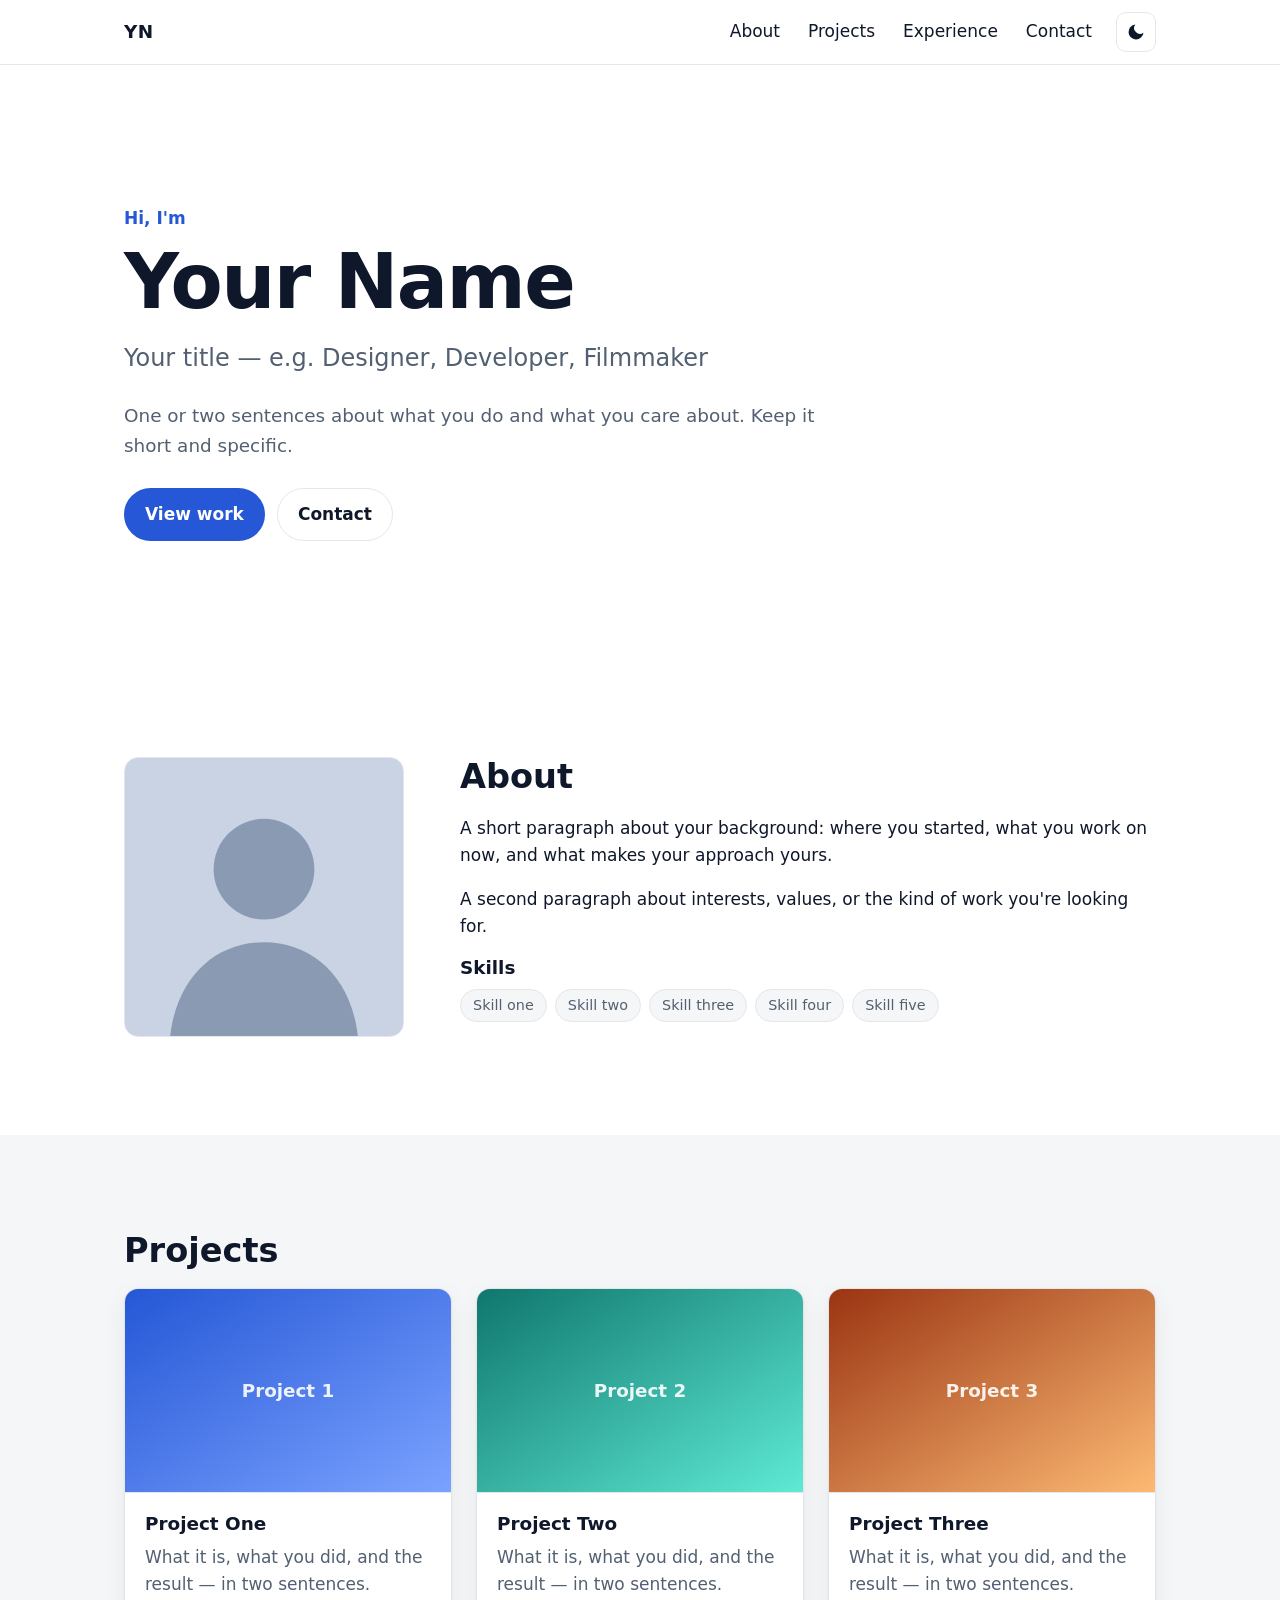
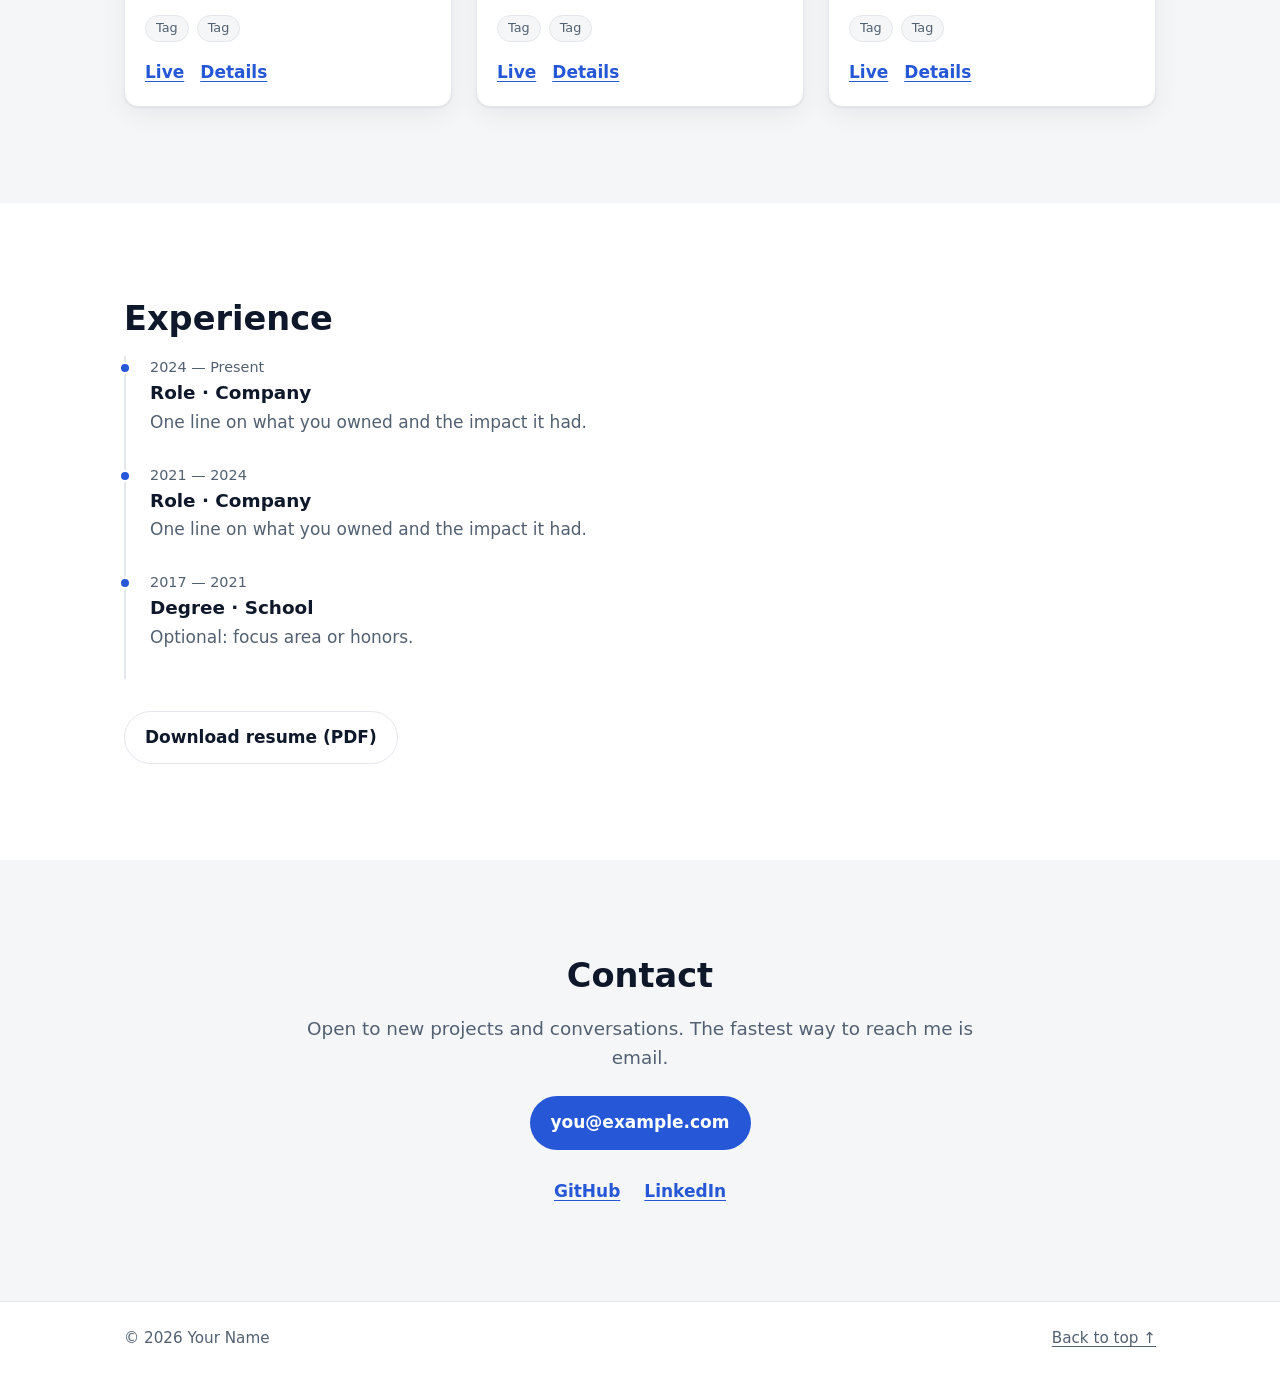
==== index.html @ c4a6e326 "Initial portfolio site Co-Authored-By: Claude Opus 5.5 <noreply@anthropic.com>" ====
<!doctype html>
<html lang="en">
<head>
  <meta charset="utf-8">
  <meta name="viewport" content="width=device-width, initial-scale=1">
  <title>Your Name — Portfolio</title>
  <meta name="description" content="Portfolio of Your Name: selected projects, experience and contact details.">
  <meta property="og:title" content="Your Name — Portfolio">
  <meta property="og:description" content="Selected projects, experience and contact details.">
  <meta property="og:type" content="website">
  <meta property="og:image" content="assets/img/og-image.svg">
  <meta name="theme-color" content="#0f172a">
  <link rel="icon" href="favicon.svg" type="image/svg+xml">
  <link rel="stylesheet" href="styles.css">
  <!-- Apply saved theme before paint to avoid a flash -->
  <script>
    try { var t = localStorage.getItem('theme'); if (t) document.documentElement.dataset.theme = t; } catch (e) {}
  </script>
  <script src="script.js" defer></script>
</head>
<body>
  <a class="skip-link" href="#main">Skip to content</a>

  <header class="site-header">
    <div class="container header-inner">
      <a class="logo" href="#top" aria-label="Home">YN</a>
      <nav aria-label="Primary">
        <button class="nav-toggle" aria-expanded="false" aria-controls="nav-links">
          <span class="sr-only">Menu</span>
          <svg width="22" height="22" viewBox="0 0 24 24" aria-hidden="true"><path d="M3 6h18M3 12h18M3 18h18" stroke="currentColor" stroke-width="2" stroke-linecap="round"/></svg>
        </button>
        <ul id="nav-links" class="nav-links">
          <li><a href="#about">About</a></li>
          <li><a href="#projects">Projects</a></li>
          <li><a href="#experience">Experience</a></li>
          <li><a href="#contact">Contact</a></li>
        </ul>
      </nav>
      <button class="theme-toggle" type="button" aria-label="Toggle dark mode">
        <svg class="icon-moon" width="20" height="20" viewBox="0 0 24 24" aria-hidden="true"><path d="M21 12.8A9 9 0 1 1 11.2 3a7 7 0 0 0 9.8 9.8z" fill="currentColor"/></svg>
        <svg class="icon-sun" width="20" height="20" viewBox="0 0 24 24" aria-hidden="true"><circle cx="12" cy="12" r="4.5" fill="currentColor"/><path d="M12 1.5v3M12 19.5v3M1.5 12h3M19.5 12h3M4.6 4.6l2.1 2.1M17.3 17.3l2.1 2.1M4.6 19.4l2.1-2.1M17.3 6.7l2.1-2.1" stroke="currentColor" stroke-width="2" stroke-linecap="round"/></svg>
      </button>
    </div>
  </header>

  <main id="main">
    <!-- HERO -->
    <section id="top" class="hero">
      <div class="container">
        <p class="eyebrow">Hi, I'm</p>
        <h1>Your Name</h1>
        <p class="tagline">Your title — e.g. Designer, Developer, Filmmaker</p>
        <p class="lead">One or two sentences about what you do and what you care about. Keep it short and specific.</p>
        <div class="cta-row">
          <a class="btn btn-primary" href="#projects">View work</a>
          <a class="btn btn-ghost" href="#contact">Contact</a>
        </div>
      </div>
    </section>

    <!-- ABOUT -->
    <section id="about" class="section">
      <div class="container about-grid">
        <img class="headshot" src="assets/img/headshot.svg" alt="Portrait of Your Name" width="320" height="320">
        <div>
          <h2>About</h2>
          <p>A short paragraph about your background: where you started, what you work on now, and what makes your approach yours.</p>
          <p>A second paragraph about interests, values, or the kind of work you're looking for.</p>
          <h3>Skills</h3>
          <ul class="tags">
            <li>Skill one</li>
            <li>Skill two</li>
            <li>Skill three</li>
            <li>Skill four</li>
            <li>Skill five</li>
          </ul>
        </div>
      </div>
    </section>

    <!-- PROJECTS: copy an <article class="card"> block to add a project -->
    <section id="projects" class="section section-alt">
      <div class="container">
        <h2>Projects</h2>
        <div class="cards">
          <article class="card">
            <img src="assets/img/project-1.svg" alt="Screenshot of Project One" width="640" height="400" loading="lazy">
            <div class="card-body">
              <h3>Project One</h3>
              <p>What it is, what you did, and the result — in two sentences.</p>
              <ul class="tags tags-sm"><li>Tag</li><li>Tag</li></ul>
              <p class="card-links"><a href="#">Live</a><a href="#">Details</a></p>
            </div>
          </article>
          <article class="card">
            <img src="assets/img/project-2.svg" alt="Screenshot of Project Two" width="640" height="400" loading="lazy">
            <div class="card-body">
              <h3>Project Two</h3>
              <p>What it is, what you did, and the result — in two sentences.</p>
              <ul class="tags tags-sm"><li>Tag</li><li>Tag</li></ul>
              <p class="card-links"><a href="#">Live</a><a href="#">Details</a></p>
            </div>
          </article>
          <article class="card">
            <img src="assets/img/project-3.svg" alt="Screenshot of Project Three" width="640" height="400" loading="lazy">
            <div class="card-body">
              <h3>Project Three</h3>
              <p>What it is, what you did, and the result — in two sentences.</p>
              <ul class="tags tags-sm"><li>Tag</li><li>Tag</li></ul>
              <p class="card-links"><a href="#">Live</a><a href="#">Details</a></p>
            </div>
          </article>
        </div>
      </div>
    </section>

    <!-- EXPERIENCE -->
    <section id="experience" class="section">
      <div class="container">
        <h2>Experience</h2>
        <ol class="timeline">
          <li>
            <p class="when">2024 — Present</p>
            <h3>Role · Company</h3>
            <p>One line on what you owned and the impact it had.</p>
          </li>
          <li>
            <p class="when">2021 — 2024</p>
            <h3>Role · Company</h3>
            <p>One line on what you owned and the impact it had.</p>
          </li>
          <li>
            <p class="when">2017 — 2021</p>
            <h3>Degree · School</h3>
            <p>Optional: focus area or honors.</p>
          </li>
        </ol>
        <a class="btn btn-ghost" href="assets/resume.pdf" download>Download resume (PDF)</a>
      </div>
    </section>

    <!-- CONTACT -->
    <section id="contact" class="section section-alt">
      <div class="container contact">
        <h2>Contact</h2>
        <p class="lead">Open to new projects and conversations. The fastest way to reach me is email.</p>
        <a class="btn btn-primary" href="mailto:you@example.com">you@example.com</a>
        <ul class="socials">
          <li><a href="https://github.com/your-username" rel="noopener">GitHub</a></li>
          <li><a href="https://www.linkedin.com/in/your-profile" rel="noopener">LinkedIn</a></li>
        </ul>
      </div>
    </section>
  </main>

  <footer class="site-footer">
    <div class="container footer-inner">
      <p>© <span id="year">2026</span> Your Name</p>
      <a href="#top">Back to top ↑</a>
    </div>
  </footer>
</body>
</html>
---- styles.css ----
/* ---------- Design tokens ---------- */
:root {
  --bg: #ffffff;
  --bg-alt: #f5f6f8;
  --surface: #ffffff;
  --text: #0f172a;
  --muted: #526071;
  --border: #e3e6eb;
  --accent: #2557d6;
  --accent-contrast: #ffffff;
  --radius: 14px;
  --shadow: 0 1px 2px rgb(15 23 42 / 0.06), 0 8px 24px rgb(15 23 42 / 0.06);
  --font: ui-sans-serif, system-ui, -apple-system, "Segoe UI", Roboto, "Helvetica Neue", Arial, sans-serif;
  --maxw: 1080px;
  color-scheme: light;
}

@media (prefers-color-scheme: dark) {
  :root:not([data-theme="light"]) {
    --bg: #0d1117;
    --bg-alt: #131a23;
    --surface: #161e29;
    --text: #e6eaf0;
    --muted: #9aa6b5;
    --border: #253041;
    --accent: #7aa2ff;
    --accent-contrast: #0d1117;
    --shadow: 0 1px 2px rgb(0 0 0 / 0.4), 0 8px 24px rgb(0 0 0 / 0.3);
    color-scheme: dark;
  }
}
:root[data-theme="dark"] {
  --bg: #0d1117;
  --bg-alt: #131a23;
  --surface: #161e29;
  --text: #e6eaf0;
  --muted: #9aa6b5;
  --border: #253041;
  --accent: #7aa2ff;
  --accent-contrast: #0d1117;
  --shadow: 0 1px 2px rgb(0 0 0 / 0.4), 0 8px 24px rgb(0 0 0 / 0.3);
  color-scheme: dark;
}

/* ---------- Base ---------- */
*, *::before, *::after { box-sizing: border-box; }
html { scroll-behavior: smooth; scroll-padding-top: 72px; }
body {
  margin: 0;
  font-family: var(--font);
  font-size: 1.0625rem;
  line-height: 1.6;
  color: var(--text);
  background: var(--bg);
  -webkit-font-smoothing: antialiased;
}
img { max-width: 100%; height: auto; display: block; }
a { color: var(--accent); text-underline-offset: 3px; }
h1, h2, h3 { line-height: 1.2; margin: 0 0 0.5em; }
h2 { font-size: clamp(1.6rem, 3vw, 2.1rem); }
h3 { font-size: 1.15rem; }
p { margin: 0 0 1em; }
:focus-visible { outline: 3px solid var(--accent); outline-offset: 3px; border-radius: 4px; }

.container { width: 100%; max-width: var(--maxw); margin: 0 auto; padding: 0 16px; }
@media (min-width: 640px) { .container { padding: 0 24px; } }

.sr-only {
  position: absolute; width: 1px; height: 1px; padding: 0; margin: -1px;
  overflow: hidden; clip: rect(0 0 0 0); white-space: nowrap; border: 0;
}
.skip-link {
  position: absolute; left: 16px; top: -48px; z-index: 100;
  background: var(--accent); color: var(--accent-contrast);
  padding: 8px 14px; border-radius: 8px; text-decoration: none;
}
.skip-link:focus { top: 12px; }

/* ---------- Header ---------- */
.site-header {
  position: sticky; top: 0; z-index: 50;
  background: color-mix(in srgb, var(--bg) 85%, transparent);
  backdrop-filter: saturate(1.4) blur(10px);
  border-bottom: 1px solid var(--border);
}
.header-inner { display: flex; align-items: center; gap: 12px; height: 64px; }
.logo {
  font-weight: 800; font-size: 1.15rem; letter-spacing: 0.02em;
  color: var(--text); text-decoration: none; margin-right: auto;
}
nav { position: relative; }
.nav-toggle, .theme-toggle {
  display: inline-grid; place-items: center;
  width: 40px; height: 40px; border-radius: 10px;
  border: 1px solid var(--border); background: var(--surface); color: var(--text);
  cursor: pointer;
}
.nav-links {
  list-style: none; margin: 0; padding: 8px;
  position: absolute; right: 0; top: 52px; min-width: 180px;
  background: var(--surface); border: 1px solid var(--border);
  border-radius: var(--radius); box-shadow: var(--shadow);
  display: none;
}
.nav-links.open { display: block; }
.nav-links a {
  display: block; padding: 10px 12px; border-radius: 8px;
  color: var(--text); text-decoration: none; font-weight: 500;
}
.nav-links a:hover { background: var(--bg-alt); }

@media (min-width: 640px) {
  .nav-toggle { display: none; }
  .nav-links {
    display: flex; position: static; gap: 4px; padding: 0;
    background: none; border: 0; box-shadow: none; min-width: 0;
  }
  .nav-links a { padding: 8px 12px; }
}

.theme-toggle .icon-sun { display: none; }
:root[data-theme="dark"] .theme-toggle .icon-sun { display: block; }
:root[data-theme="dark"] .theme-toggle .icon-moon { display: none; }
@media (prefers-color-scheme: dark) {
  :root:not([data-theme="light"]) .theme-toggle .icon-sun { display: block; }
  :root:not([data-theme="light"]) .theme-toggle .icon-moon { display: none; }
}

/* ---------- Buttons & tags ---------- */
.btn {
  display: inline-block; padding: 12px 20px; border-radius: 999px;
  font-weight: 600; text-decoration: none; border: 1px solid transparent;
  transition: transform 0.15s ease, background-color 0.15s ease;
}
.btn:hover { transform: translateY(-1px); }
.btn-primary { background: var(--accent); color: var(--accent-contrast); }
.btn-ghost { border-color: var(--border); color: var(--text); background: var(--surface); }
.btn-ghost:hover { border-color: var(--accent); }

.tags { list-style: none; padding: 0; margin: 0 0 1em; display: flex; flex-wrap: wrap; gap: 8px; }
.tags li {
  padding: 4px 12px; border-radius: 999px; font-size: 0.9rem;
  background: var(--bg-alt); border: 1px solid var(--border); color: var(--muted);
}
.tags-sm li { font-size: 0.8rem; padding: 2px 10px; }

/* ---------- Sections ---------- */
.section { padding: 72px 0; }
.section-alt { background: var(--bg-alt); }
@media (min-width: 960px) { .section { padding: 96px 0; } }

.hero { padding: 88px 0 72px; }
@media (min-width: 960px) { .hero { padding: 140px 0 120px; } }
.eyebrow { color: var(--accent); font-weight: 600; margin-bottom: 0.25em; }
.hero h1 { font-size: clamp(2.6rem, 8vw, 4.75rem); letter-spacing: -0.02em; margin-bottom: 0.15em; }
.tagline { font-size: clamp(1.15rem, 2.4vw, 1.5rem); color: var(--muted); font-weight: 500; }
.lead { font-size: 1.15rem; color: var(--muted); max-width: 60ch; }
.cta-row { display: flex; flex-wrap: wrap; gap: 12px; margin-top: 28px; }

.about-grid { display: grid; gap: 32px; align-items: start; }
.headshot { width: min(260px, 70%); aspect-ratio: 1; object-fit: cover; border-radius: 50%; border: 1px solid var(--border); }
@media (min-width: 768px) {
  .about-grid { grid-template-columns: 280px 1fr; gap: 56px; }
  .headshot { width: 100%; border-radius: var(--radius); }
}

.cards { display: grid; gap: 24px; grid-template-columns: 1fr; }
@media (min-width: 640px) { .cards { grid-template-columns: repeat(2, 1fr); } }
@media (min-width: 960px) { .cards { grid-template-columns: repeat(3, 1fr); } }
.card {
  background: var(--surface); border: 1px solid var(--border);
  border-radius: var(--radius); overflow: hidden; box-shadow: var(--shadow);
  display: flex; flex-direction: column;
  transition: transform 0.2s ease;
}
.card:hover { transform: translateY(-3px); }
.card img { aspect-ratio: 16 / 10; object-fit: cover; width: 100%; border-bottom: 1px solid var(--border); }
.card-body { padding: 20px; display: flex; flex-direction: column; flex: 1; }
.card-body p { color: var(--muted); }
.card-links { margin: auto 0 0; display: flex; gap: 16px; font-weight: 600; }

.timeline { list-style: none; padding: 0; margin: 0 0 32px; border-left: 2px solid var(--border); }
.timeline li { position: relative; padding: 0 0 28px 24px; }
.timeline li::before {
  content: ""; position: absolute; left: -7px; top: 6px;
  width: 12px; height: 12px; border-radius: 50%;
  background: var(--accent); border: 2px solid var(--bg);
}
.timeline .when { color: var(--muted); font-size: 0.9rem; margin-bottom: 0.2em; }
.timeline h3 { margin-bottom: 0.25em; }
.timeline p:last-child { margin-bottom: 0; color: var(--muted); }

.contact { text-align: center; }
.contact .lead { margin: 0 auto 24px; }
.contact .btn { overflow-wrap: anywhere; }
.socials { list-style: none; padding: 0; margin: 28px 0 0; display: flex; justify-content: center; gap: 24px; font-weight: 600; }

/* ---------- Footer ---------- */
.site-footer { border-top: 1px solid var(--border); padding: 24px 0; color: var(--muted); font-size: 0.95rem; }
.footer-inner { display: flex; flex-wrap: wrap; justify-content: space-between; gap: 8px; }
.footer-inner p { margin: 0; }
.site-footer a { color: var(--muted); }

/* ---------- 404 ---------- */
.not-found { min-height: 70vh; display: grid; place-items: center; text-align: center; padding: 48px 0; }

/* ---------- Motion ---------- */
@media (prefers-reduced-motion: reduce) {
  html { scroll-behavior: auto; }
  *, *::before, *::after { transition: none !important; animation: none !important; }
}
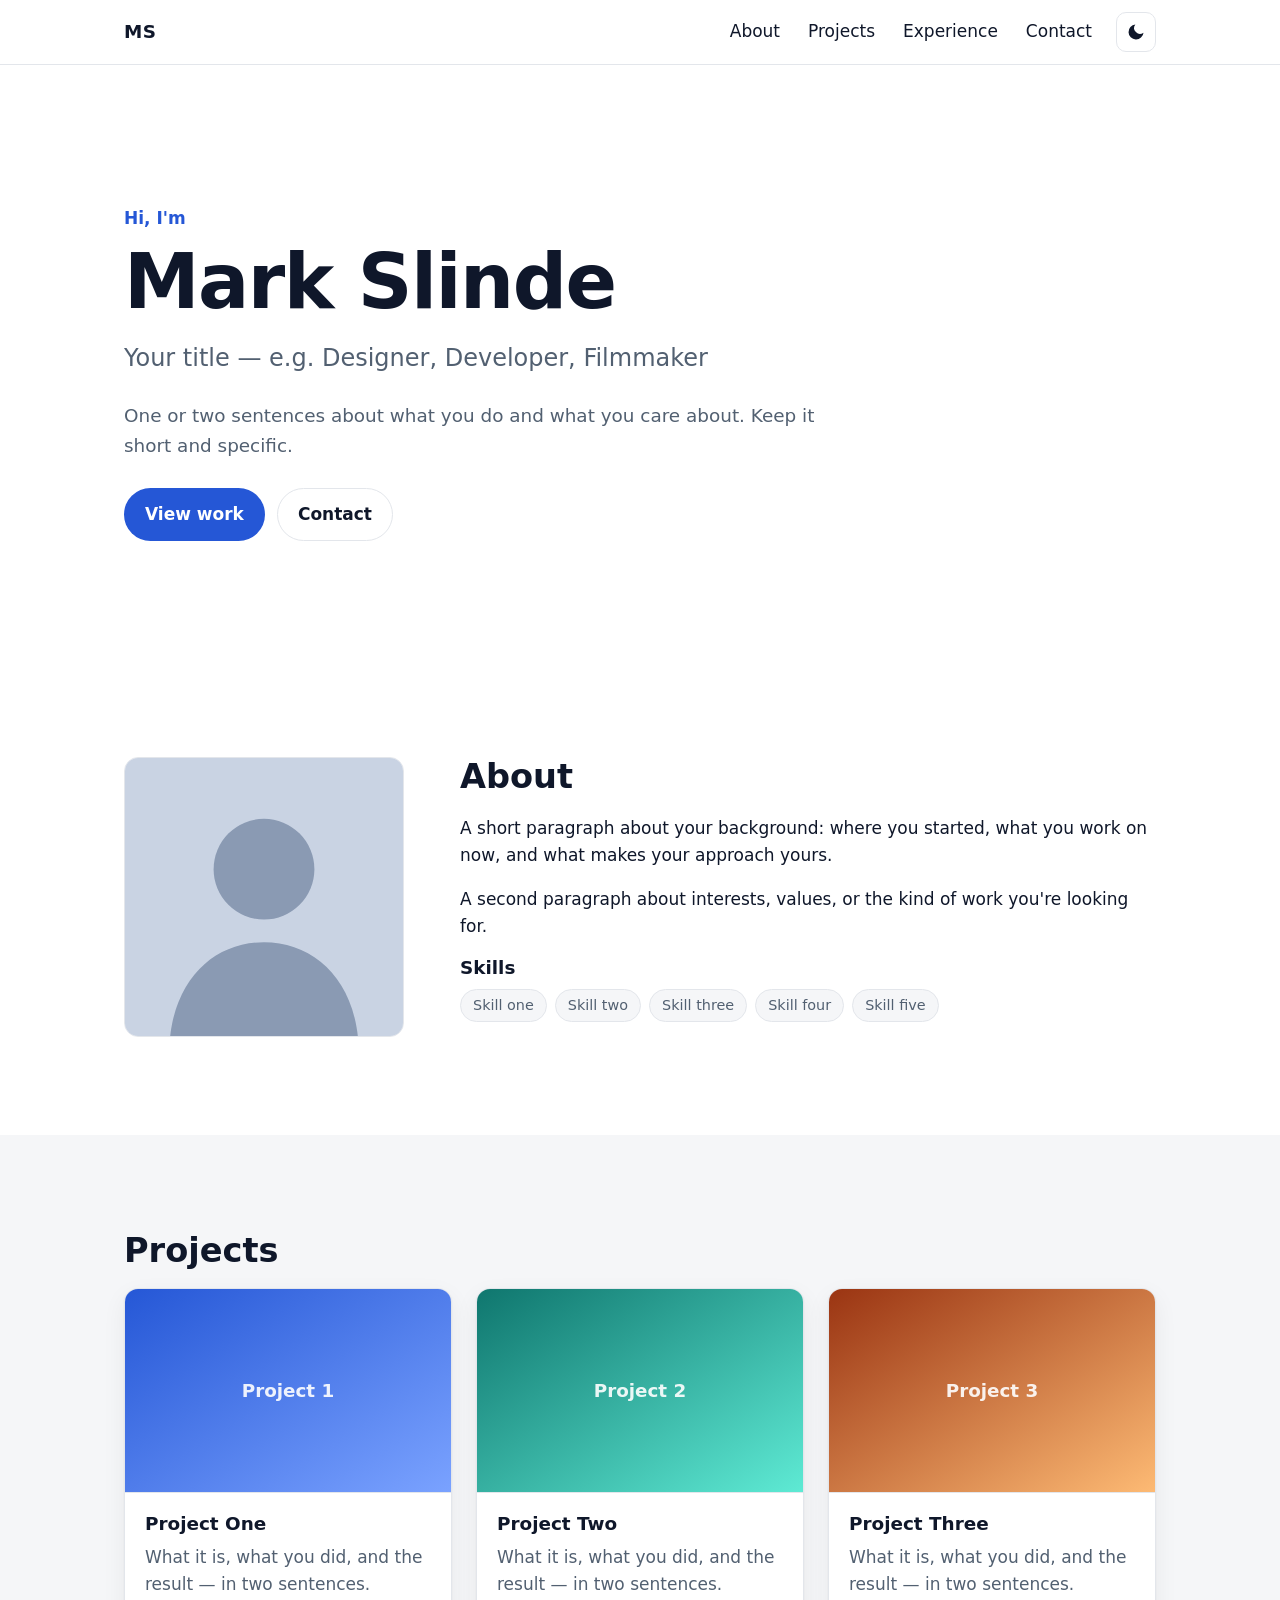
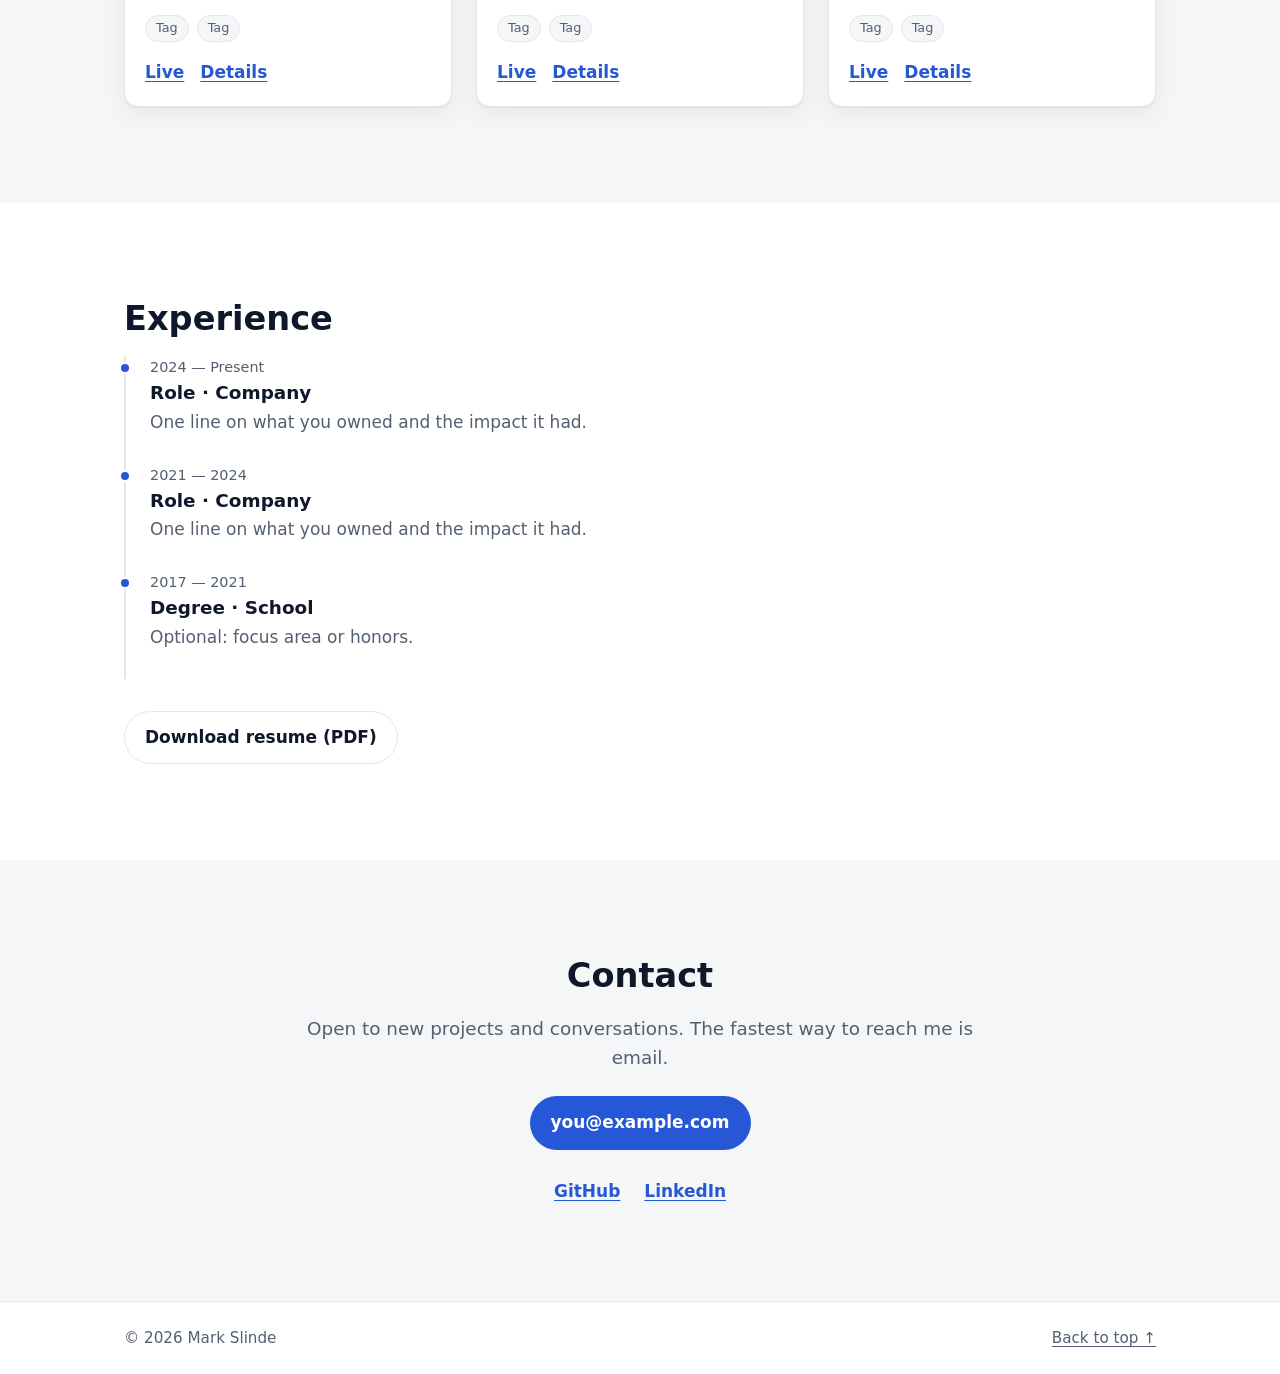
==== commit 76e7b681: "Replace name placeholder with Mark Slinde Co-Authored-By: Claude Opus 5.5 <noreply@anthropic.com>" ====
--- a/index.html
+++ b/index.html
@@ -3,9 +3,9 @@
 <head>
   <meta charset="utf-8">
   <meta name="viewport" content="width=device-width, initial-scale=1">
-  <title>Your Name — Portfolio</title>
-  <meta name="description" content="Portfolio of Your Name: selected projects, experience and contact details.">
-  <meta property="og:title" content="Your Name — Portfolio">
+  <title>Mark Slinde — Portfolio</title>
+  <meta name="description" content="Portfolio of Mark Slinde: selected projects, experience and contact details.">
+  <meta property="og:title" content="Mark Slinde — Portfolio">
   <meta property="og:description" content="Selected projects, experience and contact details.">
   <meta property="og:type" content="website">
   <meta property="og:image" content="assets/img/og-image.svg">
@@ -23,7 +23,7 @@
 
   <header class="site-header">
     <div class="container header-inner">
-      <a class="logo" href="#top" aria-label="Home">YN</a>
+      <a class="logo" href="#top" aria-label="Home">MS</a>
       <nav aria-label="Primary">
         <button class="nav-toggle" aria-expanded="false" aria-controls="nav-links">
           <span class="sr-only">Menu</span>
@@ -48,7 +48,7 @@
     <section id="top" class="hero">
       <div class="container">
         <p class="eyebrow">Hi, I'm</p>
-        <h1>Your Name</h1>
+        <h1>Mark Slinde</h1>
         <p class="tagline">Your title — e.g. Designer, Developer, Filmmaker</p>
         <p class="lead">One or two sentences about what you do and what you care about. Keep it short and specific.</p>
         <div class="cta-row">
@@ -61,7 +61,7 @@
     <!-- ABOUT -->
     <section id="about" class="section">
       <div class="container about-grid">
-        <img class="headshot" src="assets/img/headshot.svg" alt="Portrait of Your Name" width="320" height="320">
+        <img class="headshot" src="assets/img/headshot.svg" alt="Portrait of Mark Slinde" width="320" height="320">
         <div>
           <h2>About</h2>
           <p>A short paragraph about your background: where you started, what you work on now, and what makes your approach yours.</p>
@@ -155,7 +155,7 @@
 
   <footer class="site-footer">
     <div class="container footer-inner">
-      <p>© <span id="year">2026</span> Your Name</p>
+      <p>© <span id="year">2026</span> Mark Slinde</p>
       <a href="#top">Back to top ↑</a>
     </div>
   </footer>
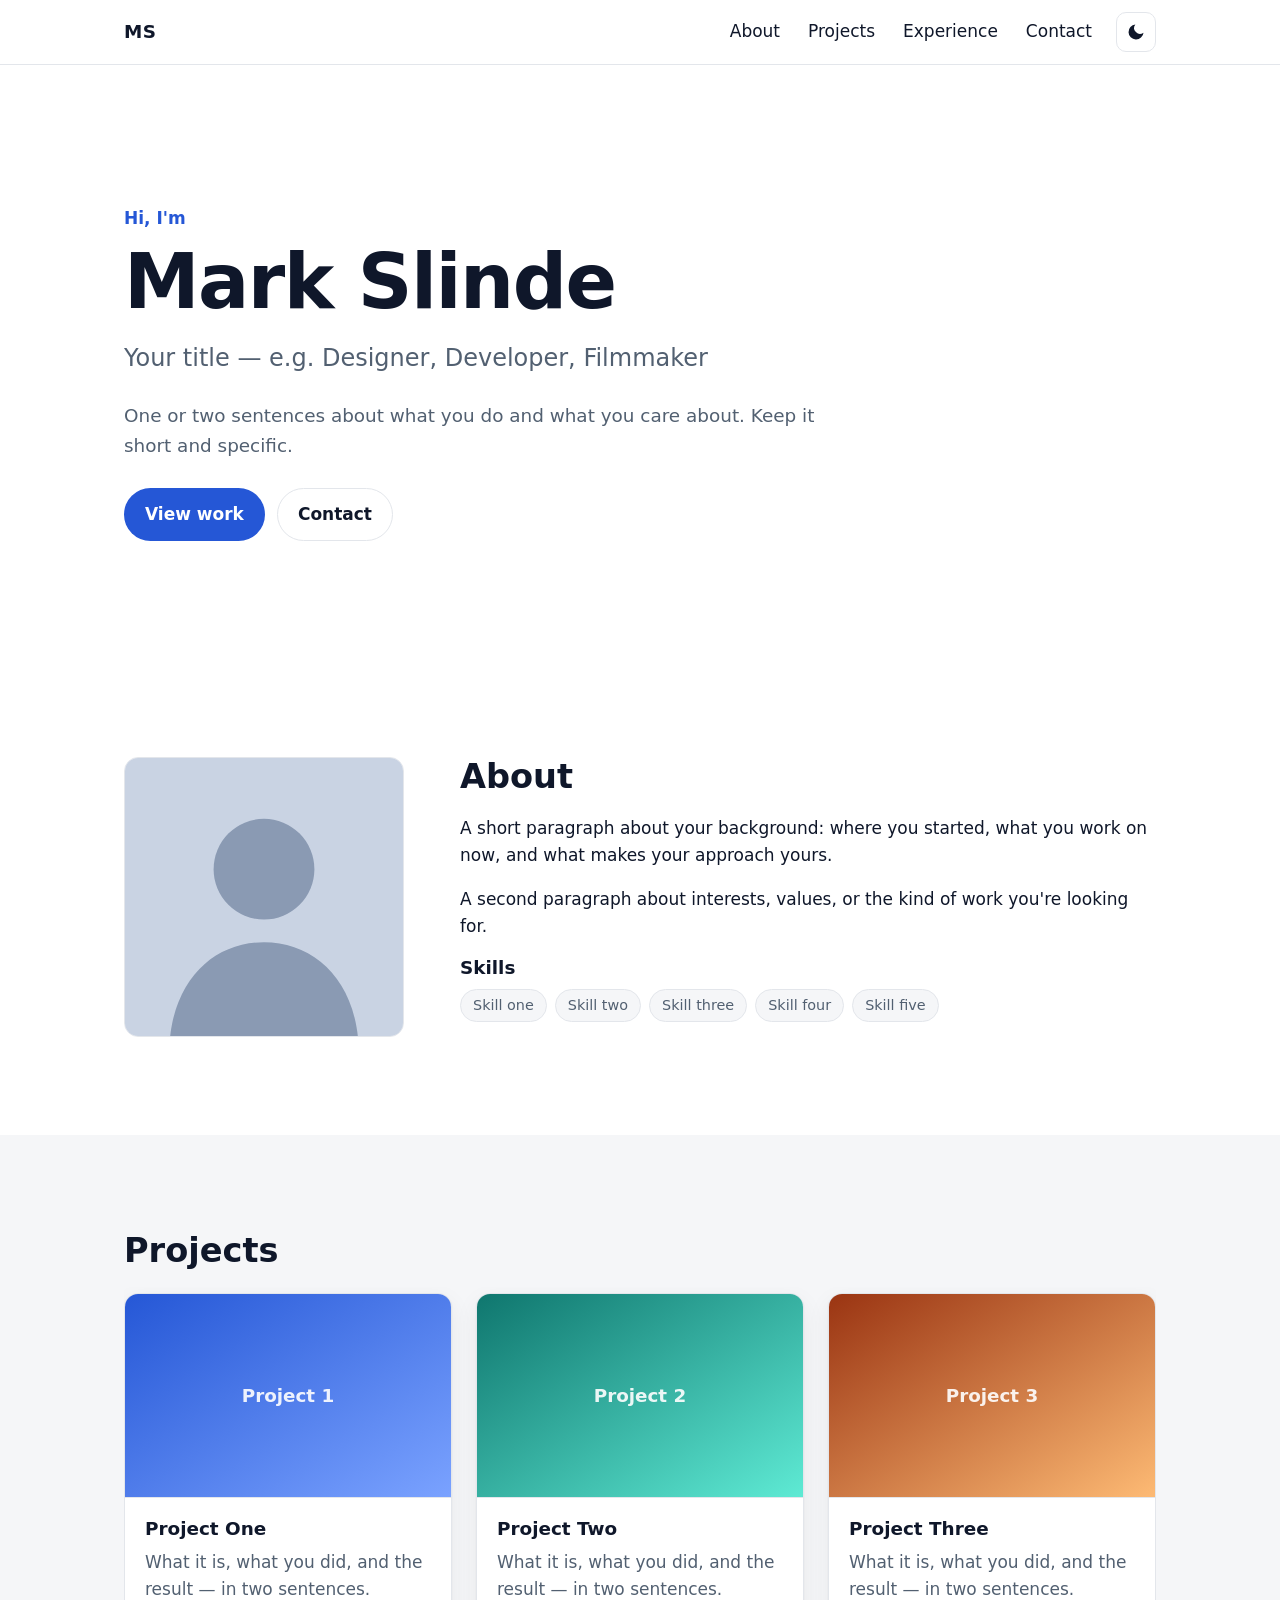
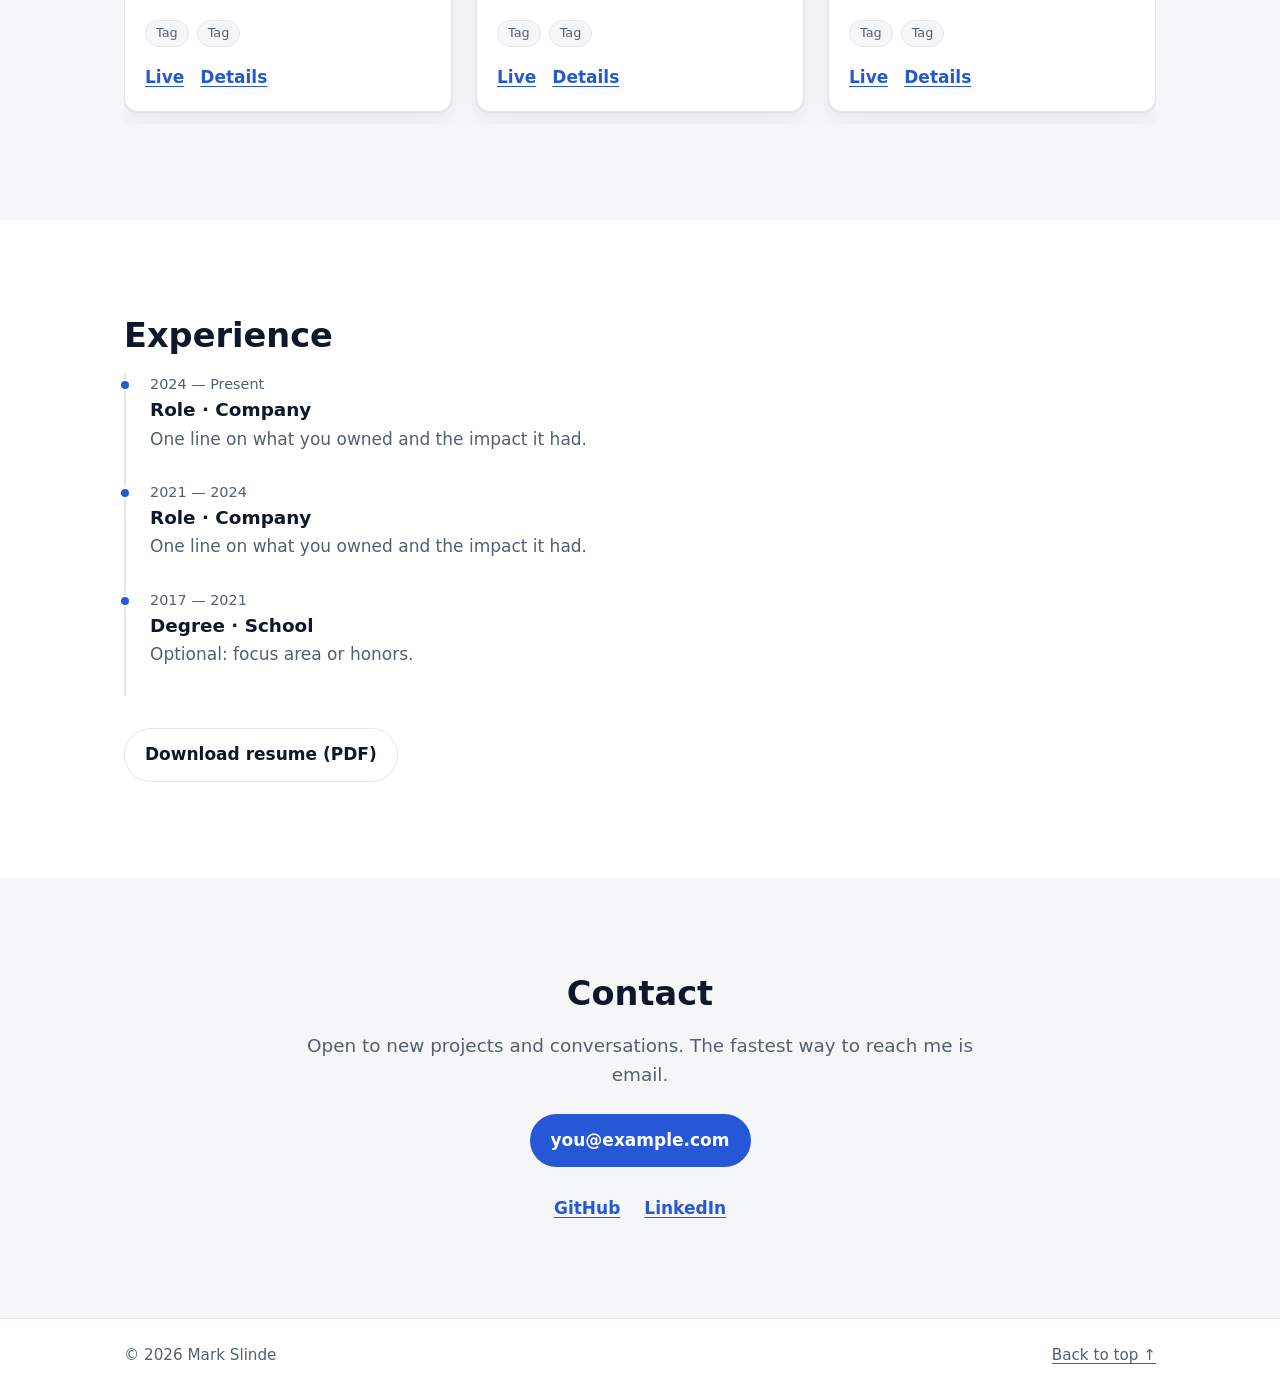
==== commit 2d06b6ad: "Page the Projects row with arrows when tiles overflow Projects become a single horizontal scroll-sna" ====
--- a/index.html
+++ b/index.html
@@ -81,8 +81,19 @@
     <!-- PROJECTS: copy an <article class="card"> block to add a project -->
     <section id="projects" class="section section-alt">
       <div class="container">
-        <h2>Projects</h2>
-        <div class="cards">
+        <div class="carousel">
+          <div class="section-head">
+            <h2>Projects</h2>
+            <div class="carousel-controls">
+              <button class="carousel-btn" type="button" data-dir="-1" aria-label="Previous projects" hidden>
+                <svg width="20" height="20" viewBox="0 0 24 24" fill="none" stroke="currentColor" stroke-width="2" stroke-linecap="round" stroke-linejoin="round" aria-hidden="true"><path d="M15 18l-6-6 6-6"/></svg>
+              </button>
+              <button class="carousel-btn" type="button" data-dir="1" aria-label="Next projects" hidden>
+                <svg width="20" height="20" viewBox="0 0 24 24" fill="none" stroke="currentColor" stroke-width="2" stroke-linecap="round" stroke-linejoin="round" aria-hidden="true"><path d="M9 6l6 6-6 6"/></svg>
+              </button>
+            </div>
+          </div>
+        <div class="cards" role="region" aria-label="Projects" tabindex="0">
           <article class="card">
             <img src="assets/img/project-1.svg" alt="Screenshot of Project One" width="640" height="400" loading="lazy">
             <div class="card-body">
@@ -110,6 +121,7 @@
               <p class="card-links"><a href="#">Live</a><a href="#">Details</a></p>
             </div>
           </article>
+        </div>
         </div>
       </div>
     </section>
--- a/styles.css
+++ b/styles.css
@@ -164,9 +164,32 @@
   .headshot { width: 100%; border-radius: var(--radius); }
 }
 
-.cards { display: grid; gap: 24px; grid-template-columns: 1fr; }
-@media (min-width: 640px) { .cards { grid-template-columns: repeat(2, 1fr); } }
-@media (min-width: 960px) { .cards { grid-template-columns: repeat(3, 1fr); } }
+/* Projects row: one horizontal row that pages with the arrow buttons */
+.section-head { display: flex; justify-content: space-between; align-items: center; gap: 16px; margin-bottom: 1rem; }
+.section-head h2 { margin: 0; }
+.carousel-controls { display: flex; gap: 8px; }
+.carousel-btn {
+  display: grid; place-items: center; width: 40px; height: 40px; padding: 0;
+  border-radius: 50%; border: 1px solid var(--border);
+  background: var(--surface); color: var(--text); cursor: pointer;
+  transition: border-color 0.15s ease, color 0.15s ease, opacity 0.15s ease;
+}
+.carousel-btn[hidden] { display: none; }
+.carousel-btn:hover:not(:disabled) { border-color: var(--accent); color: var(--accent); }
+.carousel-btn:disabled { opacity: 0.4; cursor: default; }
+
+.cards {
+  display: grid; gap: 24px;
+  grid-auto-flow: column; grid-auto-columns: 85%;
+  overflow-x: auto; overscroll-behavior-x: contain;
+  scroll-snap-type: x mandatory; scroll-behavior: smooth;
+  padding: 6px 0 12px; scrollbar-width: none;
+}
+.cards::-webkit-scrollbar { display: none; }
+.cards:focus-visible { outline: 2px solid var(--accent); outline-offset: 4px; border-radius: var(--radius); }
+@media (min-width: 640px) { .cards { grid-auto-columns: calc((100% - 24px) / 2); } }
+@media (min-width: 960px) { .cards { grid-auto-columns: calc((100% - 48px) / 3); } }
+.cards > .card { scroll-snap-align: start; }
 .card {
   background: var(--surface); border: 1px solid var(--border);
   border-radius: var(--radius); overflow: hidden; box-shadow: var(--shadow);
@@ -206,6 +229,6 @@
 
 /* ---------- Motion ---------- */
 @media (prefers-reduced-motion: reduce) {
-  html { scroll-behavior: auto; }
+  html, .cards { scroll-behavior: auto; }
   *, *::before, *::after { transition: none !important; animation: none !important; }
 }
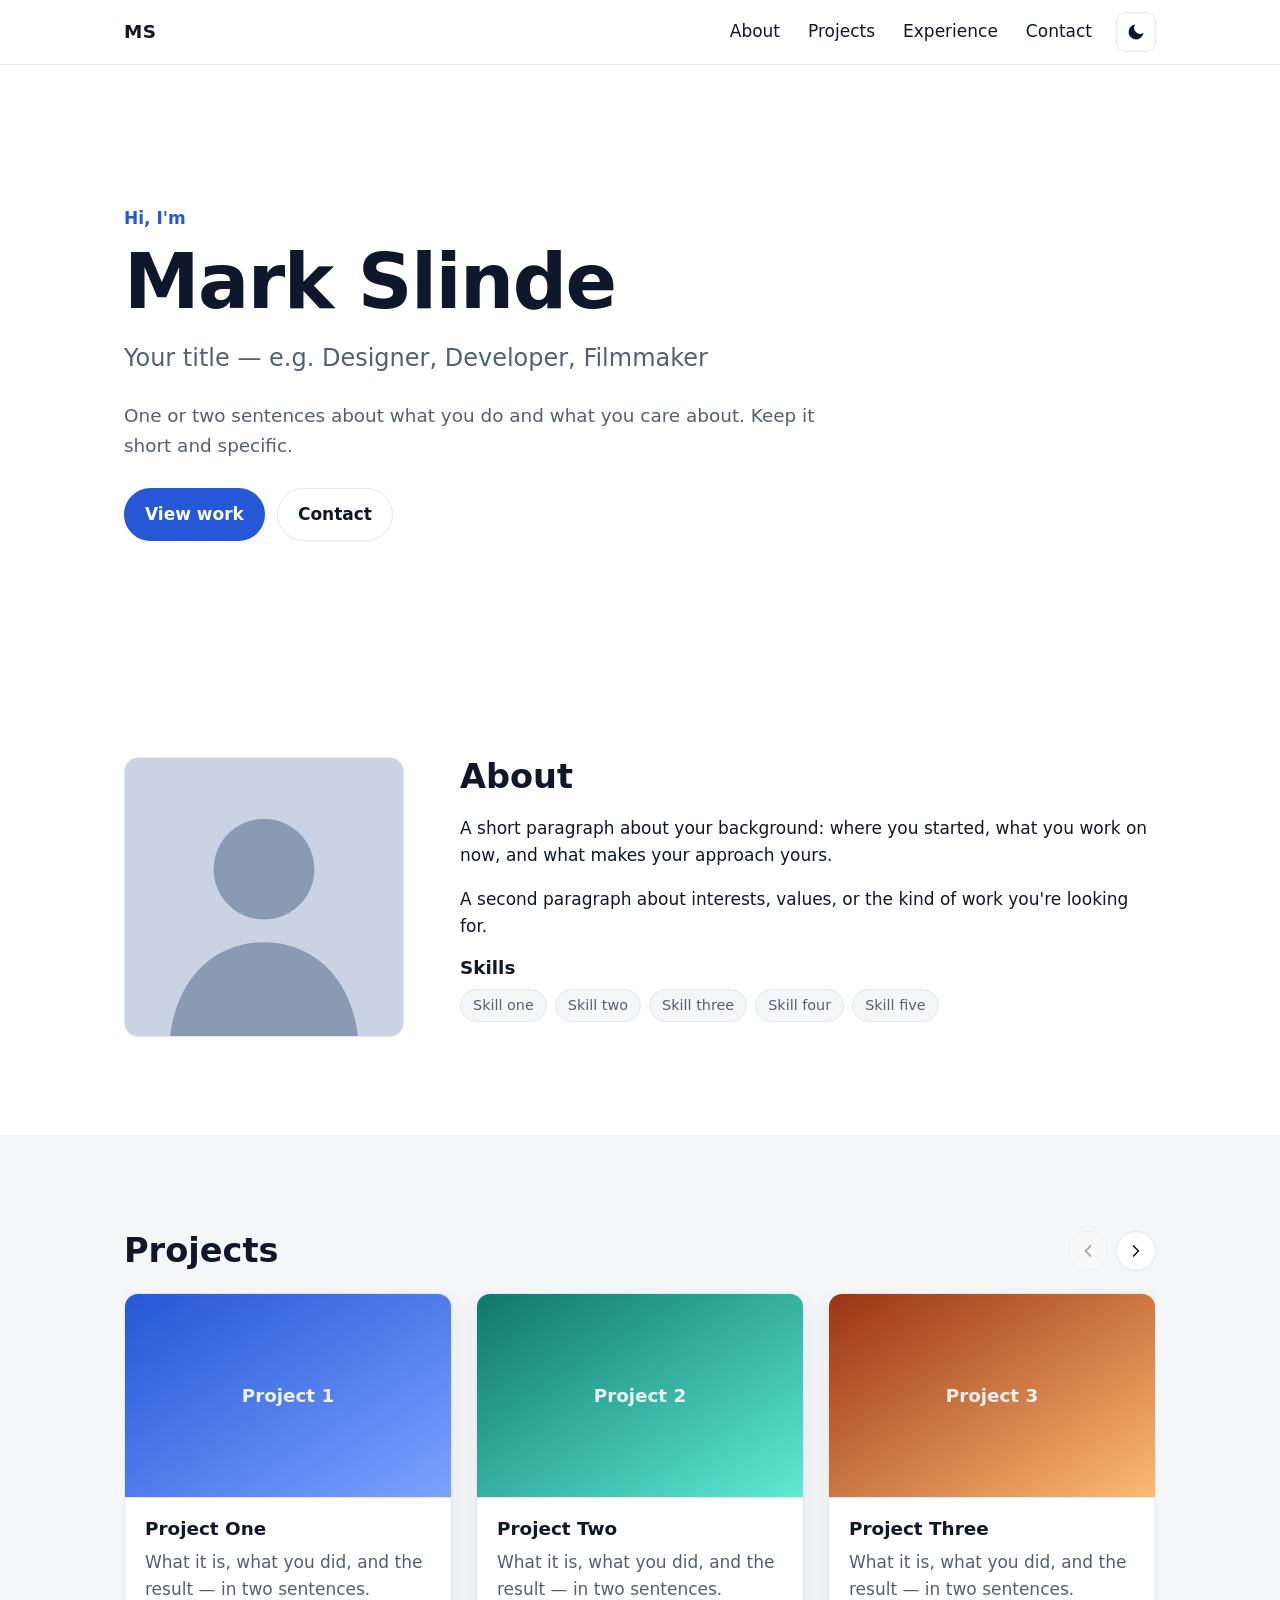
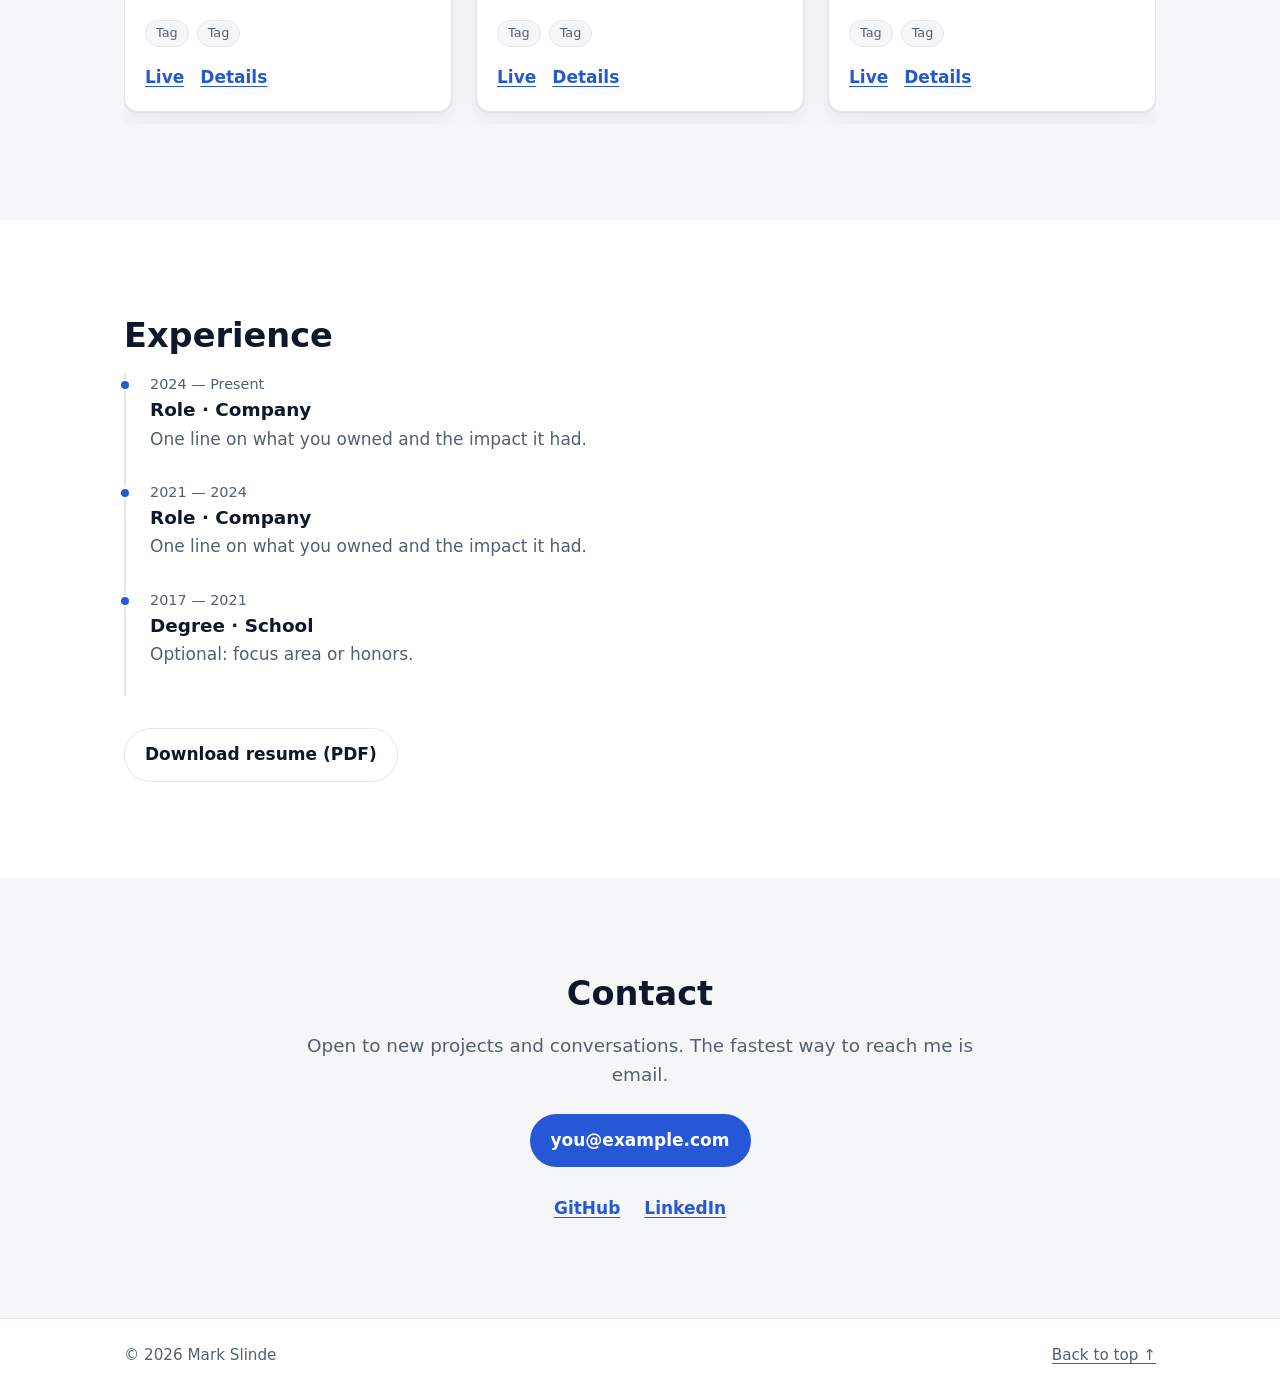
==== commit c9937ef0: "Add a fourth placeholder project Co-Authored-By: Claude Opus 5.5 <noreply@anthropic.com>" ====
--- a/index.html
+++ b/index.html
@@ -121,6 +121,15 @@
               <p class="card-links"><a href="#">Live</a><a href="#">Details</a></p>
             </div>
           </article>
+          <article class="card">
+            <img src="assets/img/project-4.svg" alt="Screenshot of Project Four" width="640" height="400" loading="lazy">
+            <div class="card-body">
+              <h3>Project Four</h3>
+              <p>What it is, what you did, and the result — in two sentences.</p>
+              <ul class="tags tags-sm"><li>Tag</li><li>Tag</li></ul>
+              <p class="card-links"><a href="#">Live</a><a href="#">Details</a></p>
+            </div>
+          </article>
         </div>
         </div>
       </div>
